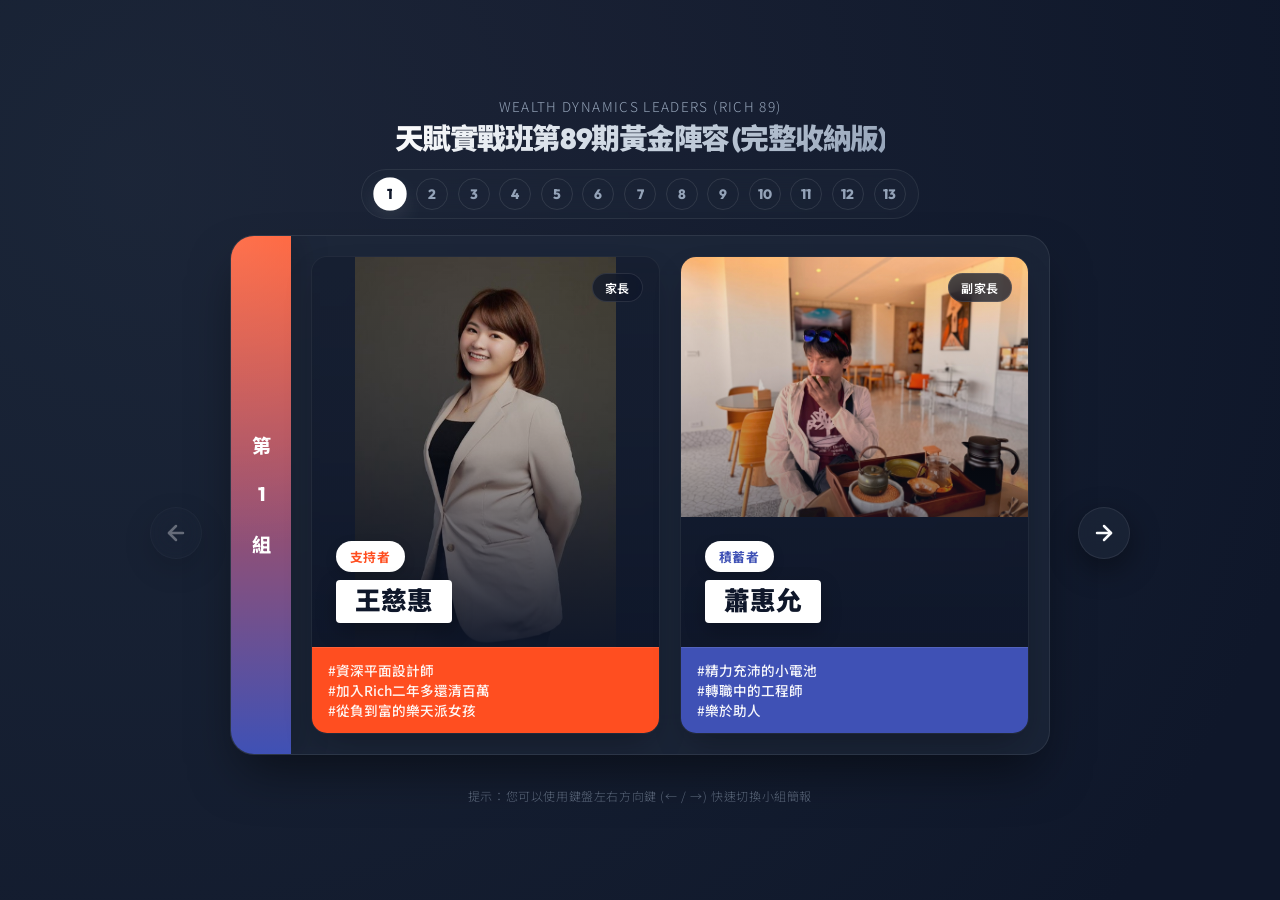
==== index2.html @ 00f9041b "deploy: update Rich89 talents parents webpage" ====
<!DOCTYPE html>
<html lang="zh-Hant-TW">
<head>
  <meta charset="UTF-8">
  <meta name="viewport" content="width=device-width, initial-scale=1.0">
  <meta name="description" content="輕易豐盛學苑 - 實戰班正副家長天賦與標籤黃金團隊介紹頁面">
  <title>輕易豐盛學苑 | 天賦實戰班第89期黃金家長團隊 (完整收納版)</title>
  <link rel="stylesheet" href="index.css">
</head>
<body>

  <!-- Dynamic Background Particles -->
  <div class="bg-particles" id="bgParticles">
    <!-- Generated dynamically via JS -->
  </div>

  <header>
    <p id="subTitle">Wealth Dynamics Leaders (Rich 89)</p>
    <h1 id="mainTitle">天賦實戰班第89期黃金陣容 (完整收納版)</h1>
  </header>

  <main class="app-container">
    <!-- Navigation Tabs for Switching Groups -->
    <nav class="navigation-bar" id="groupTabs" aria-label="組別選單">
      <!-- Generated dynamically in index.js -->
    </nav>

    <!-- Slide Presentation Area -->
    <section class="presentation-stage" id="presentationStage" aria-live="polite">
      <!-- Dynamic group slides will be rendered here via index.js -->
    </section>

    <!-- Slider Directional Controls -->
    <div class="direction-controls">
      <button class="control-btn" id="prevBtn" aria-label="上一個組別" title="上一個組別 (←)">
        <svg width="24" height="24" viewBox="0 0 24 24" fill="none" stroke="currentColor" stroke-width="2.5" stroke-linecap="round" stroke-linejoin="round">
          <line x1="19" y1="12" x2="5" y2="12"></line>
          <polyline points="12 19 5 12 12 5"></polyline>
        </svg>
      </button>
      <button class="control-btn" id="nextBtn" aria-label="下一個組別" title="下一個組別 (→)">
        <svg width="24" height="24" viewBox="0 0 24 24" fill="none" stroke="currentColor" stroke-width="2.5" stroke-linecap="round" stroke-linejoin="round">
          <line x1="5" y1="12" x2="19" y2="12"></line>
          <polyline points="12 5 19 12 12 19"></polyline>
        </svg>
      </button>
    </div>

    <!-- Interactive keyboard shortcuts guide -->
    <div class="keyboard-tips" id="keyboardTips">
      提示：您可以使用鍵盤左右方向鍵 (← / →) 快速切換小組簡報
    </div>
  </main>

  <script src="index2.js"></script>
</body>
</html>
---- index.css ----
/* index.css - Premium Wealth Dynamics Parent Presentation Design System */

@import url('https://fonts.googleapis.com/css2?family=Outfit:wght@300;400;600;800&family=Noto+Sans+TC:wght@300;400;700;900&display=swap');

:root {
  /* Wealth Dynamics Energy Color Profiles */
  --color-dynamo: #ff5722;     /* Sunset Orange - 創作者, 明星 */
  --color-dynamo-glow: rgba(255, 87, 34, 0.4);
  
  --color-blaze: #e91e63;      /* Rose Magenta - 支持者, 媒合者 */
  --color-blaze-glow: rgba(233, 30, 99, 0.4);
  
  --color-tempo: #00bcd4;      /* Teal/Cyan - 商人, 積蓄者 */
  --color-tempo-glow: rgba(0, 188, 212, 0.4);
  
  --color-steel: #4caf50;      /* Emerald Green - 地主, 技師 */
  --color-steel-glow: rgba(76, 175, 80, 0.4);

  /* Wealth Dynamics 8 Talent Color Profiles (from 天賦四能量八屬性.png) */
  --color-creator: #8bc34a;      /* 創作者: Lime Green (Green-Yellow) */
  --color-creator-glow: rgba(139, 195, 74, 0.4);
  
  --color-star: #ffb300;         /* 明星: Amber Gold */
  --color-star-glow: rgba(255, 179, 0, 0.4);
  
  --color-supporter: #ff4e20;    /* 支持者: Vermilion (Warm Orange-Red) */
  --color-supporter-glow: rgba(255, 78, 32, 0.4);
  
  --color-dealmaker: #d81b60;    /* 媒合者: Deep Fuchsia Pink / Magenta */
  --color-dealmaker-glow: rgba(216, 27, 96, 0.4);
  
  --color-trader: #9c27b0;       /* 商人: Royal Purple / Violet */
  --color-trader-glow: rgba(156, 39, 176, 0.4);
  
  --color-accumulator: #3f51b5;  /* 積蓄者: Indigo Blue */
  --color-accumulator-glow: rgba(63, 81, 181, 0.4);
  
  --color-lord: #03a9f4;         /* 地主: Sky Blue / Lord Blue */
  --color-lord-glow: rgba(3, 169, 244, 0.4);
  
  --color-mechanic: #009688;     /* 技師: Deep Teal */
  --color-mechanic-glow: rgba(0, 150, 136, 0.4);

  /* Neutrals & Dark Theme Colors */
  --bg-dark: #0f172a;          /* Deep Slate Blue */
  --bg-card: rgba(30, 41, 59, 0.7); /* Translucent Card */
  --border-card: rgba(255, 255, 255, 0.08);
  --text-primary: #f8fafc;
  --text-muted: #94a3b8;
  
  /* System Tokens */
  --radius-lg: 24px;
  --radius-md: 16px;
  --radius-sm: 8px;
  --font-display: 'Outfit', 'Noto Sans TC', sans-serif;
  --font-sans: 'Noto Sans TC', sans-serif;
  
  --transition-smooth: all 0.4s cubic-bezier(0.16, 1, 0.3, 1);
  --transition-bounce: all 0.5s cubic-bezier(0.34, 1.56, 0.64, 1);
}

/* Reset and Core Layout */
* {
  margin: 0;
  padding: 0;
  box-sizing: border-box;
  -webkit-font-smoothing: antialiased;
}

body {
  font-family: var(--font-sans);
  background-color: var(--bg-dark);
  color: var(--text-primary);
  min-height: 100vh;
  display: flex;
  flex-direction: column;
  align-items: center;
  justify-content: center;
  overflow-x: hidden;
  position: relative;
  /* Premium dynamic radial glow background */
  background-image: 
    radial-gradient(circle at 10% 20%, rgba(30, 41, 59, 0.8) 0%, rgba(15, 23, 42, 1) 90%),
    radial-gradient(circle at 90% 80%, rgba(14, 165, 233, 0.1) 0%, transparent 50%),
    radial-gradient(circle at 50% 10%, rgba(233, 30, 99, 0.08) 0%, transparent 60%);
  background-attachment: fixed;
  padding: 0.75rem 0.5rem;
}

/* Background Animated Particles for premium feel */
.bg-particles {
  position: fixed;
  top: 0;
  left: 0;
  width: 100%;
  height: 100%;
  pointer-events: none;
  z-index: 0;
}

.particle {
  position: absolute;
  border-radius: 50%;
  background: white;
  opacity: 0.03;
  animation: float 20s infinite linear;
}

@keyframes float {
  0% { transform: translateY(100vh) rotate(0deg); }
  100% { transform: translateY(-10vh) rotate(360deg); }
}

/* Header Section */
header {
  text-align: center;
  margin-bottom: 0.5rem;
  z-index: 10;
}

h1 {
  font-family: var(--font-display);
  font-size: 1.8rem;
  font-weight: 900;
  letter-spacing: -0.05em;
  background: linear-gradient(135deg, #ffffff 0%, #cbd5e1 50%, #94a3b8 100%);
  -webkit-background-clip: text;
  -webkit-text-fill-color: transparent;
  margin-bottom: 0.25rem;
}

header p {
  color: var(--text-muted);
  font-size: 0.85rem;
  font-weight: 300;
  letter-spacing: 0.1em;
  text-transform: uppercase;
}

/* Main Interactive Container */
.app-container {
  width: 100%;
  max-width: 820px;
  display: flex;
  flex-direction: column;
  gap: 1rem;
  z-index: 10;
  position: relative;
}

/* premium sleek Pagination Tab Navigation */
.navigation-bar {
  display: flex;
  justify-content: flex-start;
  align-items: center;
  flex-wrap: nowrap;
  overflow-x: auto;
  gap: 0.6rem;
  background: rgba(30, 41, 59, 0.4);
  backdrop-filter: blur(12px);
  border: 1px solid var(--border-card);
  padding: 0.5rem 0.75rem;
  border-radius: 50px;
  align-self: center;
  max-width: 100%;
  scrollbar-width: none;
}

.navigation-bar::-webkit-scrollbar {
  display: none;
}

.nav-button {
  background: transparent;
  border: 1px solid rgba(255, 255, 255, 0.1);
  color: var(--text-muted);
  font-family: var(--font-display);
  font-weight: 800;
  font-size: 0.85rem;
  width: 32px;
  height: 32px;
  border-radius: 50%;
  cursor: pointer;
  transition: var(--transition-smooth);
  display: flex;
  align-items: center;
  justify-content: center;
  flex-shrink: 0;
}

.nav-button:hover {
  color: var(--text-primary);
  border-color: rgba(255, 255, 255, 0.4);
  background: rgba(255, 255, 255, 0.05);
}

.nav-button.active {
  background: white;
  color: var(--bg-dark);
  box-shadow: 0 10px 25px -5px rgba(255, 255, 255, 0.2);
  transform: scale(1.05);
}

/* Presentational Stage - Slide-like Presentation area */
.presentation-stage {
  position: relative;
  min-height: 520px;
  width: 100%;
}

/* Group Slide Wrapper with Slide Animations */
.group-slide {
  position: absolute;
  top: 0;
  left: 0;
  width: 100%;
  height: 100%;
  display: flex;
  opacity: 0;
  visibility: hidden;
  transform: scale(0.96) translateY(20px);
  transition: opacity 0.5s ease, transform 0.5s cubic-bezier(0.16, 1, 0.3, 1), visibility 0.5s;
  background: var(--bg-card);
  backdrop-filter: blur(20px);
  border: 1px solid var(--border-card);
  border-radius: var(--radius-lg);
  box-shadow: 0 25px 50px -12px rgba(0, 0, 0, 0.5);
  overflow: hidden;
}

.group-slide.active {
  opacity: 1;
  visibility: visible;
  transform: scale(1) translateY(0);
  z-index: 5;
}

/* Left Vertical Group Strip */
.vertical-group-badge {
  background: linear-gradient(180deg, var(--color-dynamo) 0%, var(--color-blaze) 100%);
  width: 60px;
  display: flex;
  flex-direction: column;
  align-items: center;
  justify-content: center;
  color: white;
  font-family: var(--font-display);
  font-weight: 800;
  font-size: 1.2rem;
  letter-spacing: 0.1em;
  padding: 1.5rem 0;
  box-shadow: 10px 0 30px rgba(0, 0, 0, 0.15);
  position: relative;
  overflow: hidden;
  flex-shrink: 0;
  transition: var(--transition-smooth);
}

.vertical-group-badge::before {
  content: '';
  position: absolute;
  top: 0;
  left: 0;
  width: 100%;
  height: 100%;
  background: radial-gradient(circle at top left, rgba(255,255,255,0.2) 0%, transparent 60%);
}

.vertical-group-badge span {
  writing-mode: vertical-rl;
  text-orientation: upright;
  display: flex;
  align-items: center;
  gap: 1rem;
}

/* Slide Content area */
.slide-content-grid {
  display: grid;
  grid-template-columns: 1fr 1fr;
  width: 100%;
  height: 100%;
  padding: 1.25rem;
  gap: 1.25rem;
}

/* Profiles Card Container */
.profile-card {
  position: relative;
  background: rgba(15, 23, 42, 0.4);
  border: 1px solid rgba(255, 255, 255, 0.05);
  border-radius: var(--radius-md);
  overflow: hidden;
  display: flex;
  flex-direction: column;
  height: 100%;
  transition: var(--transition-bounce);
  box-shadow: 0 15px 35px -10px rgba(0, 0, 0, 0.3);
}

.profile-card:hover {
  transform: translateY(-8px) scale(1.01);
  box-shadow: 0 25px 45px -10px rgba(0, 0, 0, 0.5);
  border-color: var(--theme-color-glow, rgba(255, 255, 255, 0.1));
}

/* Picture Area taking upper 65-70% height */
.profile-image-container {
  position: relative;
  width: 100%;
  height: 390px;
  overflow: hidden;
}

.profile-image {
  width: 100%;
  height: 100%;
  object-fit: cover;
  transition: transform 0.8s cubic-bezier(0.16, 1, 0.3, 1);
}

.profile-card:hover .profile-image {
  transform: scale(1.05);
}

/* Premium Gradient overlay on top of image */
.image-gradient-overlay {
  position: absolute;
  top: 0;
  left: 0;
  width: 100%;
  height: 100%;
  background: linear-gradient(to top, rgba(15, 23, 42, 0.95) 0%, rgba(15, 23, 42, 0.3) 50%, transparent 100%);
  pointer-events: none;
}

/* Overlay Text Badge blocks inside image container */
.profile-overlay-badge-container {
  position: absolute;
  bottom: 1.5rem;
  left: 1.5rem;
  display: flex;
  flex-direction: column;
  gap: 0.5rem;
  z-index: 2;
  align-items: flex-start;
}

/* Talent Badge style */
.talent-badge {
  background: white;
  color: var(--theme-color, var(--color-blaze));
  font-family: var(--font-sans);
  font-weight: 700;
  font-size: 0.8rem;
  letter-spacing: 0.05em;
  padding: 0.3rem 0.8rem;
  border-radius: 50px;
  box-shadow: 0 4px 12px rgba(0, 0, 0, 0.15);
  text-transform: uppercase;
  border: 1px solid rgba(255,255,255,0.2);
}

/* Name display */
.profile-name {
  background: white;
  color: var(--bg-dark);
  font-family: var(--font-display);
  font-weight: 900;
  font-size: 1.6rem;
  padding: 0.4rem 1.2rem;
  border-radius: 4px;
  box-shadow: 0 8px 20px rgba(0, 0, 0, 0.25);
  display: inline-block;
  line-height: 1.2;
}

/* Role Label at bottom (Parent vs Co-parent) */
.role-badge {
  position: absolute;
  top: 1rem;
  right: 1rem;
  background: rgba(15, 23, 42, 0.75);
  backdrop-filter: blur(8px);
  color: white;
  font-size: 0.75rem;
  font-weight: 600;
  letter-spacing: 0.05em;
  padding: 0.3rem 0.75rem;
  border-radius: 50px;
  border: 1px solid rgba(255, 255, 255, 0.1);
  z-index: 2;
}

/* Pink solid Tags Container at the very bottom */
.tags-container {
  background: var(--theme-color, var(--color-blaze));
  padding: 0.4rem 1rem;
  display: flex;
  flex-direction: column;
  gap: 0.15rem;
  color: white;
  flex-grow: 1;
  justify-content: center;
  border-top: 1px solid rgba(255, 255, 255, 0.1);
  transition: var(--transition-smooth);
}

.identity-tag {
  font-family: var(--font-sans);
  font-size: 0.85rem;
  font-weight: 500;
  line-height: 1.3;
  opacity: 0.95;
  display: flex;
  align-items: center;
  gap: 0.5rem;
  transition: var(--transition-bounce);
}

.profile-card:hover .identity-tag {
  transform: translateX(4px);
  opacity: 1;
}

/* Direction Nav Controllers - Floating on Left & Right */
.direction-controls {
  position: absolute;
  top: calc(50% + 20px);
  left: -80px;
  right: -80px;
  display: flex;
  justify-content: space-between;
  pointer-events: none;
  z-index: 100;
}

.control-btn {
  pointer-events: auto;
  background: rgba(30, 41, 59, 0.6);
  backdrop-filter: blur(12px);
  border: 1px solid var(--border-card);
  width: 52px;
  height: 52px;
  border-radius: 50%;
  color: var(--text-primary);
  display: flex;
  align-items: center;
  justify-content: center;
  cursor: pointer;
  transition: var(--transition-bounce);
  box-shadow: 0 10px 30px rgba(0, 0, 0, 0.4);
}

.control-btn:hover {
  background: white;
  color: var(--bg-dark);
  border-color: white;
  transform: scale(1.1);
  box-shadow: 0 10px 20px -5px rgba(255, 255, 255, 0.15);
}

.control-btn:active {
  transform: scale(0.95);
}

/* Key tips helper */
.keyboard-tips {
  text-align: center;
  color: var(--text-muted);
  font-size: 0.75rem;
  font-weight: 300;
  letter-spacing: 0.05em;
  margin-top: 1rem;
  opacity: 0.6;
}

/* Dynamic styling classes per profile energy type */
.energy-dynamo {
  --theme-color: var(--color-dynamo);
  --theme-color-glow: var(--color-dynamo-glow);
}

.energy-blaze {
  --theme-color: var(--color-blaze);
  --theme-color-glow: var(--color-blaze-glow);
}

.energy-tempo {
  --theme-color: var(--color-tempo);
  --theme-color-glow: var(--color-tempo-glow);
}

.energy-steel {
  --theme-color: var(--color-steel);
  --theme-color-glow: var(--color-steel-glow);
}

/* Dynamic styling classes per profile talent type */
.talent-creator {
  --theme-color: var(--color-creator);
  --theme-color-glow: var(--color-creator-glow);
}

.talent-star {
  --theme-color: var(--color-star);
  --theme-color-glow: var(--color-star-glow);
}

.talent-supporter {
  --theme-color: var(--color-supporter);
  --theme-color-glow: var(--color-supporter-glow);
}

.talent-dealmaker {
  --theme-color: var(--color-dealmaker);
  --theme-color-glow: var(--color-dealmaker-glow);
}

.talent-trader {
  --theme-color: var(--color-trader);
  --theme-color-glow: var(--color-trader-glow);
}

.talent-accumulator {
  --theme-color: var(--color-accumulator);
  --theme-color-glow: var(--color-accumulator-glow);
}

.talent-lord {
  --theme-color: var(--color-lord);
  --theme-color-glow: var(--color-lord-glow);
}

.talent-mechanic {
  --theme-color: var(--color-mechanic);
  --theme-color-glow: var(--color-mechanic-glow);
}

/* Responsive Styles for perfect rendering */
@media (max-width: 1024px) {
  .app-container {
    max-width: 900px;
  }
  
  .profile-image-container {
    height: 400px;
  }
}

@media (max-width: 768px) {
  body {
    padding: 1.5rem 0.5rem;
  }
  
  h1 {
    font-size: 2rem;
  }
  
  .navigation-bar {
    border-radius: 20px;
    padding: 0.5rem;
  }
  
  .nav-button {
    font-size: 0.85rem;
    padding: 0.4rem 1rem;
  }
  
  .group-slide {
    flex-direction: column;
    height: auto;
    position: relative;
    opacity: 0;
    visibility: hidden;
    display: none;
    transform: none;
  }
  
  .group-slide.active {
    display: flex;
    opacity: 1;
    visibility: visible;
  }
  
  .vertical-group-badge {
    width: 100%;
    height: 60px;
    padding: 0;
    flex-direction: row;
    writing-mode: horizontal-tb;
  }
  
  .vertical-group-badge span {
    writing-mode: horizontal-tb;
    flex-direction: row;
  }
  
  .slide-content-grid {
    grid-template-columns: 1fr;
    padding: 1.5rem;
    gap: 1.5rem;
  }
  
  .profile-image-container {
    height: 380px;
  }
  .presentation-stage {
    min-height: auto;
  }
  
  .direction-controls {
    position: relative;
    top: auto;
    left: auto;
    right: auto;
    width: auto;
    justify-content: center;
    gap: 1.5rem;
    margin-top: 0.5rem;
  }
}
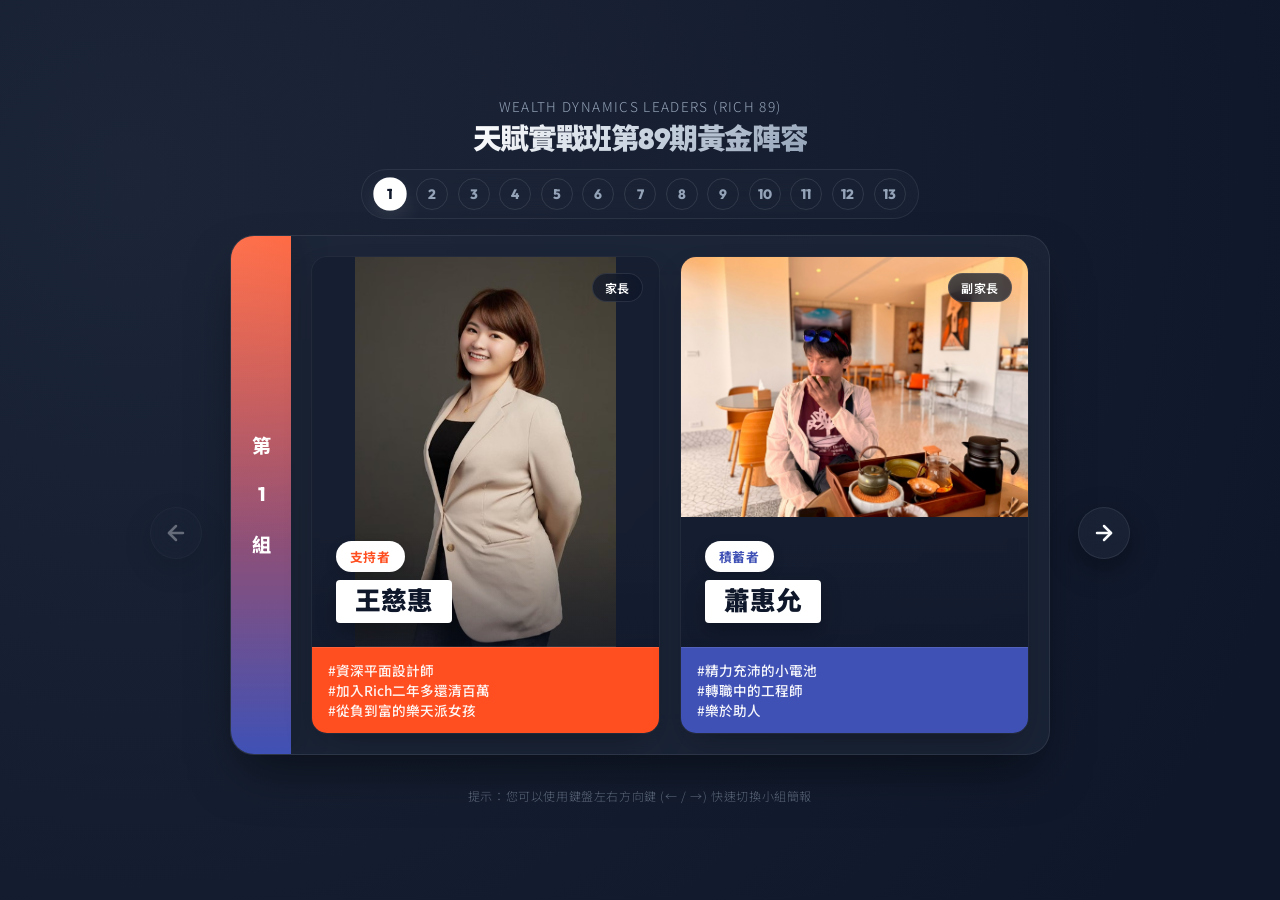
==== commit 699be333: "deploy: update Rich89 talents parents webpage" ====
--- a/index2.html
+++ b/index2.html
@@ -4,7 +4,7 @@
   <meta charset="UTF-8">
   <meta name="viewport" content="width=device-width, initial-scale=1.0">
   <meta name="description" content="輕易豐盛學苑 - 實戰班正副家長天賦與標籤黃金團隊介紹頁面">
-  <title>輕易豐盛學苑 | 天賦實戰班第89期黃金家長團隊 (完整收納版)</title>
+  <title>輕易豐盛學苑 | 天賦實戰班第89期黃金家長團隊</title>
   <link rel="stylesheet" href="index.css">
 </head>
 <body>
@@ -16,7 +16,7 @@
 
   <header>
     <p id="subTitle">Wealth Dynamics Leaders (Rich 89)</p>
-    <h1 id="mainTitle">天賦實戰班第89期黃金陣容 (完整收納版)</h1>
+    <h1 id="mainTitle">天賦實戰班第89期黃金陣容</h1>
   </header>
 
   <main class="app-container">
--- a/index.css
+++ b/index.css
@@ -330,7 +330,7 @@
   left: 0;
   width: 100%;
   height: 100%;
-  background: linear-gradient(to top, rgba(15, 23, 42, 0.95) 0%, rgba(15, 23, 42, 0.3) 50%, transparent 100%);
+  background: linear-gradient(to top, rgba(15, 23, 42, 0.5) 0%, rgba(15, 23, 42, 0) 30%, transparent 100%);
   pointer-events: none;
 }
 
